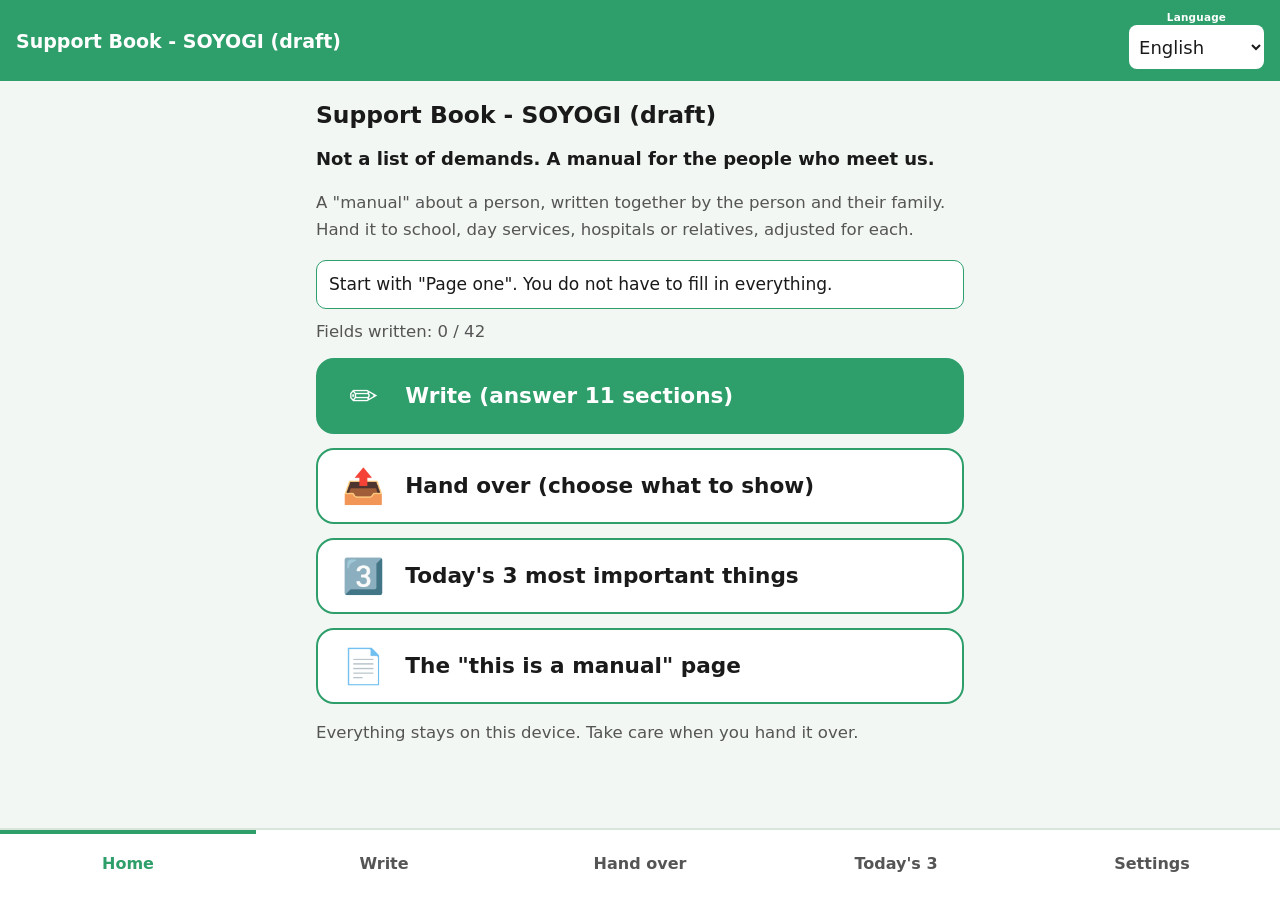
==== index.html @ 87d73acf "web v0.3.1: 本体から同期 Co-Authored-By: Claude Opus 5.5 <noreply@anthropic.com>" ====
<!DOCTYPE html>
<html lang="ja">
<head>
<meta charset="UTF-8">
<meta name="viewport" content="width=device-width, initial-scale=1, viewport-fit=cover">
<meta name="theme-color" content="#2e9e6b">
<title>そよぎ式サポートブック(仮)</title>
<meta name="description" content="家族が本人と一緒に作り、学校・預け先・医療機関に渡すサポートブック。1枚目に絶対にしないでほしいこと。端末内のみ・オフライン・登録なし。">
<link rel="manifest" href="manifest.json">
<link rel="icon" href="icons/icon-192.png">
<link rel="apple-touch-icon" href="icons/icon-192.png">
<link rel="stylesheet" href="style.css">
</head>
<body class="fs0">
<header id="hd">
  <div id="hd-title">そよぎ式サポートブック(仮)</div>
  <div id="hd-right">
    <div id="lang-wrap">
      <span class="lang-label">Language</span>
      <select id="set-lang" aria-label="Language 言語">
        <option value="ja">日本語</option>
        <option value="en">English</option>
        <option value="de">Deutsch</option>
        <option value="fr">Français</option>
        <option value="es">Español</option>
        <option value="it">Italiano</option>
        <option value="pt">Português</option>
        <option value="nl">Nederlands</option>
        <option value="sv">Svenska</option>
        <option value="ko">한국어</option>
        <option value="zh">简体中文</option>
        <option value="ar">العربية</option>
      </select>
    </div>
  </div>
</header>

<main id="main">

  <!-- ホーム(screens/home.js が描く) -->
  <section id="scr-home" class="screen" data-scr="home"></section>
  <!-- かく(節の一覧) / 節の入力 / わたす / きょうの3つ / 「説明書です」のページ -->
  <section id="scr-book" class="screen hidden" data-scr="book"></section>
  <section id="scr-sec" class="screen hidden" data-scr="sec"></section>
  <section id="scr-give" class="screen hidden" data-scr="give"></section>
  <section id="scr-three" class="screen hidden" data-scr="three"></section>
  <section id="scr-about" class="screen hidden" data-scr="about"></section>

  <!-- BUILDER: 画面を足すときは
       <section id="scr-<id>" class="screen hidden" data-scr="<id>"></section>
       を追加し、screens/<id>.js で window.SCREENS.register('<id>', { render(container, api){...} }) する。
       ナビは下の #navbar に <button id="nav-<id>" class="nav-btn" data-scr="<id>"></button> を足す(合計6個まで)。
       i18n.js の nav.<id> にラベルを入れる(ja と en の両方)。sw.js の ASSETS にも screens/<id>.js を足す。 -->

  <!-- せってい(共通シェル。文言は app.js の I18N_MAP が入れる) -->
  <section id="scr-set" class="screen hidden" data-scr="set">
    <h2 id="set-h-normal" class="sec-h"></h2>
    <div class="set-row"><span id="lbl-fs"></span><button id="btn-fs" class="set-btn"></button></div>
    <div class="set-row"><span id="lbl-theme"></span><button id="btn-theme" class="set-btn"></button></div>
    <div class="set-row"><span id="lbl-bgm"></span><button id="btn-bgm" class="set-btn"></button></div>
    <div class="set-row"><span id="lbl-sound"></span><button id="btn-sound" class="set-btn"></button></div>

    <!-- BUILDER: アプリ固有の設定行はここに足す(id は set-app-* で) -->
    <div id="set-app-rows"></div>

    <h2 id="set-h-backup" class="sec-h"></h2>
    <p id="bk-hint" class="hint"></p>
    <div class="bk-row">
      <button id="bk-export" class="set-btn"></button>
      <button id="bk-import" class="set-btn"></button>
    </div>
    <input id="bk-file" type="file" accept="application/json,.json" class="hidden">

    <p id="set-note" class="hint"></p>
    <p class="credit"><a id="link-privacy" href="privacy.html"></a></p>
    <p class="credit"><a id="about-credit" href="https://soudansoyogi.com/" target="_blank" rel="noopener"></a></p>
    <p id="about-ver" class="credit"></p>
  </section>

</main>

<nav id="navbar">
  <button id="nav-home" class="nav-btn active" data-scr="home"></button>
  <button id="nav-book" class="nav-btn" data-scr="book"></button>
  <button id="nav-give" class="nav-btn" data-scr="give"></button>
  <button id="nav-three" class="nav-btn" data-scr="three"></button>
  <button id="nav-set" class="nav-btn" data-scr="set"></button>
</nav>

<div id="toast" class="toast"></div>

<script src="audio.js"></script>
<script src="tap.js"></script>
<script src="i18n.js"></script>
<script src="photo.js"></script>
<script src="screens/router.js"></script>
<script src="screens/common.js"></script>
<script src="screens/home.js"></script>
<script src="screens/book.js"></script>
<script src="screens/sec.js"></script>
<script src="screens/give.js"></script>
<script src="screens/three.js"></script>
<script src="screens/about.js"></script>
<script src="app.js"></script>
</body>
</html>
---- style.css ----
/* そよぎ式サポートブック(仮) スタイル(そよぎアプリ・キット v1)
   ・そよぎブランド4色(明るい緑/水色/白/黒) = 4テーマ(body data-theme)
   ・シェルは縦フレックス(ヘッダー=上固定 / #main=スクロール / ナビ=下固定)。100dvh・特大文字でも下端まで届く
   ・大人の尊厳を保つ落ち着いたトーン。機能色のみ。でか文字・大ボタン(44px以上)・.pressing の沈み込み(tap.js連動)
   ・targetSdk36(エッジtoエッジ)のため上下左右に env(safe-area-inset-*)。画面の上下端に余白を持つ */
:root{
  --brand:#2e9e6b;
  --bg:#f2f7f3;
  --ink:#1a1a1a;
  --card:#ffffff;
  --line:#d7e5da;
  --sub:#555;
  --alert:#d43f3f;
  --ok:#2e9e6b;
}
body[data-theme="aqua"]{ --brand:#2b8fb5; --bg:#eff7fa; --line:#cfe5ee; }
body[data-theme="white"]{ --brand:#3d8a63; --bg:#ffffff; --card:#f7f9f8; --line:#e2e6e4; }
body[data-theme="dark"]{
  --brand:#43c08a; --bg:#191d1b; --card:#242a27; --ink:#f2f2f2; --line:#3a423e; --sub:#b5bdb8;
}

*{ box-sizing:border-box; -webkit-tap-highlight-color:transparent; }
html,body{ margin:0; }
body{
  font-family:"Hiragino Sans","Yu Gothic UI","Noto Sans JP",system-ui,sans-serif;
  background:var(--bg); color:var(--ink);
  line-height:1.6;
  height:100vh; height:100dvh;
  display:flex; flex-direction:column;
  overflow:hidden;
  -webkit-touch-callout:none;
}
body.fs0{ font-size:18px; }
body.fs1{ font-size:21px; }
body.fs2{ font-size:25px; }

/* ======== ヘッダー(chromeは固定19px=fs2でも肥大させない) ======== */
header#hd{
  background:var(--brand); color:#fff;
  padding:calc(12px + env(safe-area-inset-top)) max(16px, env(safe-area-inset-right)) 12px max(16px, env(safe-area-inset-left));
  font-weight:700; font-size:19px;
  display:flex; align-items:center; justify-content:space-between; gap:14px;
  flex-shrink:0; overflow:hidden;
  min-height:calc(72px + env(safe-area-inset-top));
}
#hd-title{ flex:1; min-width:2.5em; overflow:hidden; text-overflow:ellipsis; white-space:nowrap; }
#hd-right{ display:flex; align-items:flex-end; gap:14px; flex-shrink:0; }
#lang-wrap{ display:flex; flex-direction:column; align-items:center; gap:3px; flex-shrink:0; }
.lang-label{ font-size:.55em; font-weight:700; color:#fff; line-height:1; letter-spacing:.02em; }
#hd #set-lang{
  min-height:44px; font-size:.95em; font-family:inherit;
  border:none; border-radius:8px; padding:2px 6px;
  background:#fff; color:#1a1a1a;
}
.hd-btn{
  min-height:44px; min-width:44px; padding:0 10px;
  border:none; border-radius:8px; background:rgba(255,255,255,.22); color:#fff;
  font-size:1em; font-family:inherit; font-weight:700;
}

/* ======== 本文(ここだけスクロール) ======== */
#main{
  flex:1 1 auto; min-height:0; overflow-y:auto;
  -webkit-overflow-scrolling:touch;
  width:100%; max-width:680px; margin:0 auto;
  padding:16px max(16px, env(safe-area-inset-right)) 24px max(16px, env(safe-area-inset-left));
}
.screen.hidden, .hidden, [hidden]{ display:none !important; }
.scr-title{ font-size:1.3em; margin:0 0 10px; }
.sec-h{ font-size:1.05em; margin:24px 0 8px; }
.hint{ color:var(--sub); font-size:.92em; }
.note{
  background:var(--card); border:1.5px solid var(--brand); border-radius:10px;
  padding:10px 12px; color:var(--ink); font-size:.95em; margin:0 0 10px;
}
.tagline{ font-weight:700; margin:4px 0 14px; }

/* ======== 共通部品 ======== */
.big-btn{
  display:flex; align-items:center; gap:16px; width:100%; font-size:1em;
  min-height:76px; padding:14px 20px; margin:0 0 14px;
  border:2px solid var(--brand); background:var(--card); color:var(--ink);
  border-radius:18px; font-family:inherit; text-align:left;
}
.big-btn .ico{ font-size:1.9em; line-height:1; flex:none; width:1.5em; text-align:center; }
.big-btn .lbl{ font-size:1.2em; font-weight:700; }
.big-btn.primary{ background:var(--brand); color:#fff; }
.big-btn.alert{ border-color:var(--alert); }
.big-btn.huge{ min-height:40vh; min-height:40dvh; justify-content:center; text-align:center; font-size:1.3em; }
.grid2{ display:grid; grid-template-columns:1fr 1fr; gap:12px; }
.grid2 .big-btn{ flex-direction:column; justify-content:center; text-align:center; margin:0; min-height:120px; }
.card{
  background:var(--card); border:2px solid var(--line); border-radius:16px;
  padding:12px 14px; margin:0 0 12px;
}
.card.tappable{ border-color:var(--brand); }
.row{ display:flex; align-items:center; gap:10px; }
.row.between{ justify-content:space-between; }
.btn{
  min-height:52px; min-width:52px; padding:0 18px;
  display:inline-flex; align-items:center; justify-content:center; gap:8px;
  border:2px solid var(--line); background:var(--card); color:var(--ink);
  border-radius:14px; font-family:inherit; font-size:1em; font-weight:700;
}
.btn.primary{ border-color:var(--brand); background:var(--brand); color:#fff; }
.btn.danger{ border-color:#cc3b30; color:#cc3b30; }
body[data-theme="dark"] .btn.danger{ border-color:#ef9a9a; color:#ef9a9a; }
.btn.wide{ width:100%; }
.btn-row{ display:flex; gap:10px; flex-wrap:wrap; margin:10px 0; }
.btn-row .btn{ flex:1; }
.field{ margin:12px 0; }
.field label{ display:block; font-weight:700; margin:0 0 4px; }
.field input[type="text"], .field input[type="number"], .field input[type="date"], .field input[type="time"], .field textarea, .field select{
  width:100%; font-size:1em; font-family:inherit;
  padding:10px; border:2px solid var(--line); border-radius:10px;
  background:var(--card); color:var(--ink);
}
.field textarea{ resize:vertical; min-height:2.6em; }
.list{ margin:0; padding:0; list-style:none; }
.list li{
  background:var(--card); border:2px solid var(--line); border-radius:12px;
  padding:10px 12px; margin:0 0 8px; min-height:52px;
  display:flex; align-items:center; gap:10px;
}
.list li .grow{ flex:1; min-width:0; overflow-wrap:anywhere; }
.chips{ display:flex; flex-wrap:wrap; gap:8px; }
.chip{
  min-height:44px; padding:6px 14px; border-radius:999px;
  border:2px solid var(--line); background:var(--card); color:var(--ink);
  font-family:inherit; font-size:.95em; font-weight:700;
}
.chip.on{ border-color:var(--brand); background:var(--brand); color:#fff; }
.empty{ color:var(--sub); text-align:center; padding:20px 8px; }
.photo-thumb{ width:64px; height:64px; object-fit:cover; border-radius:10px; background:var(--bg); flex:none; }
.photo-big{ width:100%; max-width:min(90vw,420px); aspect-ratio:1/1; object-fit:contain; border-radius:16px; background:var(--card); border:2px solid var(--line); display:block; margin:0 auto; }

/* ======== でか文字・見せる(全画面) ======== */
.ov{
  position:fixed; inset:0; z-index:300; background:var(--bg); color:var(--ink);
  overflow-y:auto; -webkit-overflow-scrolling:touch;
  padding:calc(20px + env(safe-area-inset-top)) max(16px, env(safe-area-inset-right))
          calc(96px + env(safe-area-inset-bottom)) max(16px, env(safe-area-inset-left));
}
.ov.show-white{ background:#fff; color:#1a1a1a; }
.ov.show-black{ background:#000; color:#fff; }
.ov-close{
  position:fixed; min-height:64px; z-index:301;
  bottom:calc(16px + env(safe-area-inset-bottom));
  left:max(16px, env(safe-area-inset-left)); right:max(16px, env(safe-area-inset-right));
  background:var(--brand); color:#fff; border:none; border-radius:12px;
  font-size:1.2em; font-weight:700; font-family:inherit;
}
.show-head{ font-size:1.3em; font-weight:800; border:3px solid var(--brand); border-radius:12px; padding:12px; text-align:center; }
.show-block{ margin-top:18px; }
.show-label{ font-size:.9em; color:var(--sub); font-weight:700; }
.show-value{ font-size:1.9em; font-weight:800; line-height:1.35; background:var(--card); border-radius:10px; padding:10px 12px; overflow-wrap:anywhere; }
.step-text{ font-size:2em; font-weight:800; line-height:1.4; text-align:center; margin:12vh 0 24px; overflow-wrap:anywhere; }
.call-btn{
  display:block; margin-top:10px; min-height:64px; line-height:64px;
  background:#2e9e6b; color:#fff; text-align:center;
  font-size:1.3em; font-weight:800; border-radius:12px; text-decoration:none;
}

/* ======== せってい ======== */
.set-row{
  display:flex; justify-content:space-between; align-items:center;
  min-height:56px; gap:12px; border-bottom:1px solid var(--line);
}
.set-btn{
  min-width:120px; min-height:48px; font-size:1em; font-family:inherit;
  border:2px solid var(--brand); background:var(--card); color:var(--ink);
  border-radius:10px;
}
select{ min-height:48px; font-size:1em; font-family:inherit; }
.bk-row{ display:flex; gap:12px; }
.bk-row .set-btn{ flex:1; }
input[type="file"].hidden{ display:none; }
.credit{ color:var(--sub); margin-top:20px; text-align:center; }
.credit a{ color:var(--brand); text-decoration:underline; display:inline-block; padding:8px 4px; }

/* ======== ナビ(下固定・最大6) ======== */
#navbar{
  flex-shrink:0; display:flex;
  background:var(--card); border-top:2px solid var(--line);
  padding-bottom:max(6px, env(safe-area-inset-bottom));
  padding-left:env(safe-area-inset-left); padding-right:env(safe-area-inset-right);
}
.nav-btn{
  flex:1; min-height:64px; min-width:44px; border:none; background:none;
  font-size:clamp(12px, 3.6vw, 16px); line-height:1.25; word-break:keep-all; font-weight:700; font-family:inherit; color:var(--sub);
  border-top:4px solid transparent; padding:4px 2px;
}
.nav-btn.active{ color:var(--brand); border-top-color:var(--brand); }
.nav-btn.hidden{ display:none; }

/* tap.js の押下フィードバック */
.pressing{ transform:scale(.97); filter:brightness(.92); }

/* トースト */
.toast{
  position:fixed; bottom:calc(96px + env(safe-area-inset-bottom)); left:50%; transform:translateX(-50%);
  background:#333; color:#fff; padding:10px 18px; border-radius:999px;
  opacity:0; transition:opacity .25s; pointer-events:none; z-index:400; max-width:88%; width:max-content;
}
.toast.show{ opacity:1; }

/* ======== 写真の取り込みとトリミング(photo.js) ======== */
.photo-ov{
  position:fixed; inset:0; z-index:350; background:var(--bg); color:var(--ink);
  display:flex; flex-direction:column; align-items:center; overflow-y:auto;
  padding:calc(20px + env(safe-area-inset-top)) 16px calc(24px + env(safe-area-inset-bottom));
}
.photo-ov-title{ font-size:1.18em; font-weight:700; margin:0 0 6px; text-align:center; }
.photo-ov-hint{ color:var(--sub); font-size:.92em; text-align:center; margin:0 0 14px; max-width:22em; }
.photo-crop-canvas{
  width:min(80vw,300px); height:min(80vw,300px); max-width:300px; max-height:300px;
  border-radius:12px; border:2px solid var(--brand); background:#000; touch-action:none; display:block;
}
.photo-dpad{ display:grid; grid-template-columns:repeat(3,52px); grid-template-rows:repeat(3,52px); gap:6px; margin:14px 0 6px; justify-content:center; }
.photo-nudge{ min-width:52px; min-height:52px; border:2px solid var(--line); background:var(--card); color:var(--ink); border-radius:12px; font-size:1.2em; font-family:inherit; }
.photo-nudge.spacer{ border:none; background:none; }
.photo-zoom-row{ display:flex; align-items:center; gap:10px; width:100%; max-width:340px; margin:8px 0 2px; }
.photo-zoom-row input[type="range"]{ flex:1; min-height:44px; accent-color:var(--brand); }
.photo-row{ display:flex; gap:12px; justify-content:center; flex-wrap:wrap; width:100%; max-width:420px; margin-top:12px; }
.photo-file{ display:none; }

/* ======== サポートブック固有(screens/*.js が使う) ======== */
.sb-sec-btn .sb-sec-text{ display:flex; flex-direction:column; gap:2px; min-width:0; }
.sb-sec-btn .cnt{ font-size:.85em; color:var(--sub); font-weight:700; }
.sb-mini-label{ font-size:.85em; color:var(--sub); font-weight:700; margin-top:6px; }
.sb-pre{ white-space:pre-wrap; overflow-wrap:anywhere; }
.sb-first-card{ border-color:var(--alert); }
.sb-hint{ white-space:pre-wrap; }
.sb-q textarea{ min-height:4.2em; }
.sb-presets .chip, .sb-outsecs .chip{ flex:1 1 auto; }
.sb-presets{ margin:6px 0 4px; }
.sb-caution{ margin-top:14px; }
.sb-progress{ margin:0 0 12px; }
.sb-about p{ margin:0 0 12px; }
.sb-about-head{ font-weight:800; font-size:1.15em; }
.show-sec{ font-size:1.15em; font-weight:800; margin:22px 0 6px; border-left:6px solid var(--brand); padding-left:10px; }
.show-first{ border:3px solid var(--alert); border-radius:12px; padding:12px; margin-top:16px; }
.show-first .show-sec{ border-left-color:var(--alert); margin-top:0; }
.show-first .show-value{ font-size:1.6em; }
.show-para{ font-size:1.05em; line-height:1.7; white-space:pre-wrap; }
.sb-lead{ margin:14px 0 0; }
.sb-footer{ margin-top:26px; border-top:2px solid var(--line); padding-top:12px; }
.sb-by{ margin-top:6px; }
.three-big{
  display:flex; align-items:center; gap:14px;
  font-size:1.7em; font-weight:800; line-height:1.4;
  border:3px solid var(--brand); border-radius:14px; padding:14px; margin:14px 0; overflow-wrap:anywhere;
}
.three-num{ flex:none; display:inline-flex; align-items:center; justify-content:center; width:1.6em; height:1.6em; border-radius:50%; background:var(--brand); color:#fff; font-size:.85em; }

/* 印刷: 見せる画面(.ov)の本文だけを紙に出す */
@media print{
  header#hd, #navbar, #main, .toast, .ov-close, .photo-ov{ display:none !important; }
  html, body{ height:auto; overflow:visible; display:block; background:#fff; color:#000; }
  .ov{ position:static; inset:auto; overflow:visible; padding:0; background:#fff; color:#000; }
  .show-head, .show-value, .show-first, .three-big{ background:#fff; color:#000; border-color:#000; }
  .show-sec{ border-left-color:#000; }
  .show-label, .hint, .show-para{ color:#000; }
}
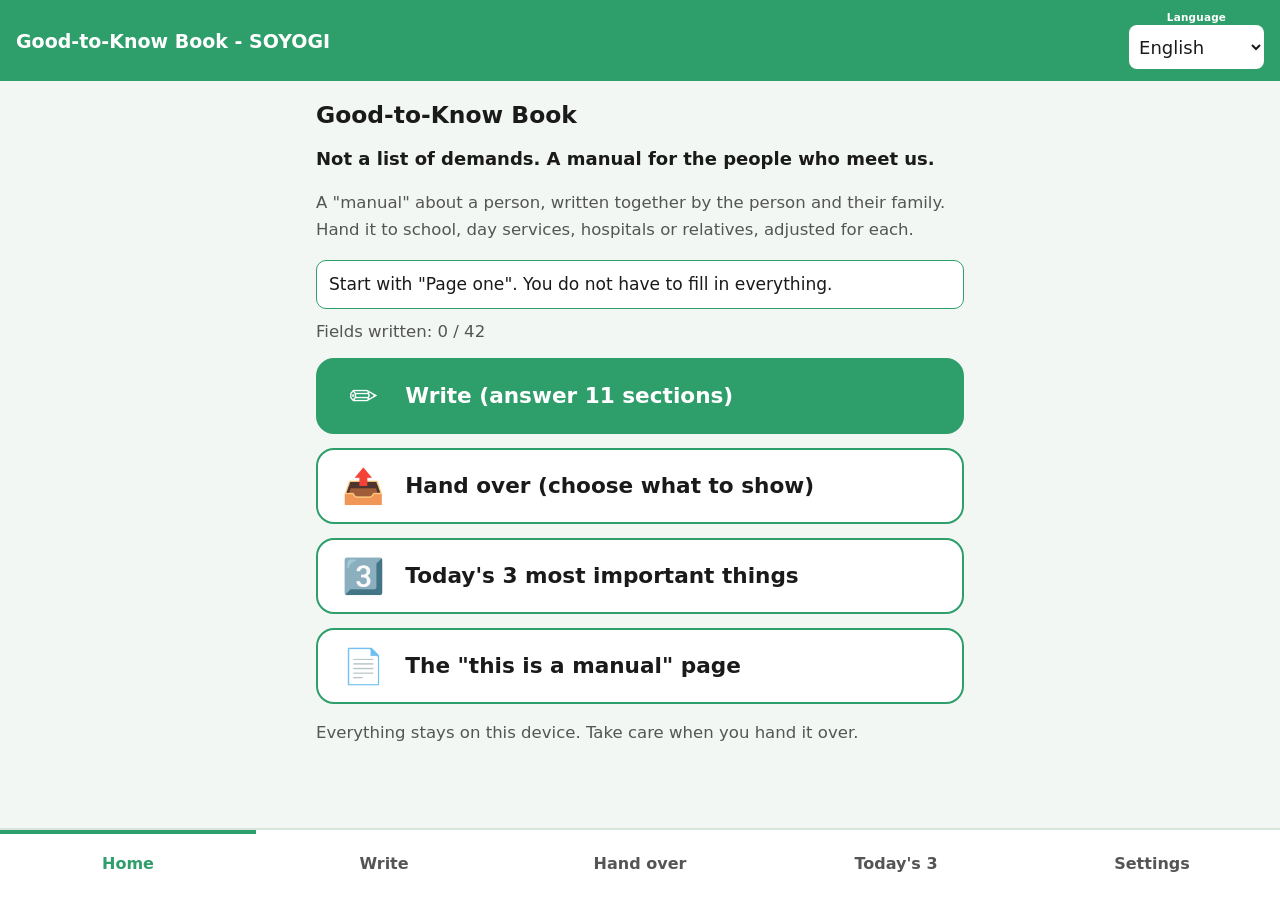
==== commit 54d8cac9: "web v0.4.0: 本体から同期 Co-Authored-By: Claude Opus 5.5 <noreply@anthropic.com>" ====
--- a/index.html
+++ b/index.html
@@ -4,7 +4,7 @@
 <meta charset="UTF-8">
 <meta name="viewport" content="width=device-width, initial-scale=1, viewport-fit=cover">
 <meta name="theme-color" content="#2e9e6b">
-<title>そよぎ式サポートブック(仮)</title>
+<title>知って欲しい事ブック・そよぎ</title>
 <meta name="description" content="家族が本人と一緒に作り、学校・預け先・医療機関に渡すサポートブック。1枚目に絶対にしないでほしいこと。端末内のみ・オフライン・登録なし。">
 <link rel="manifest" href="manifest.json">
 <link rel="icon" href="icons/icon-192.png">
@@ -13,7 +13,7 @@
 </head>
 <body class="fs0">
 <header id="hd">
-  <div id="hd-title">そよぎ式サポートブック(仮)</div>
+  <div id="hd-title">知って欲しい事ブック・そよぎ</div>
   <div id="hd-right">
     <div id="lang-wrap">
       <span class="lang-label">Language</span>
--- a/style.css
+++ b/style.css
@@ -1,4 +1,4 @@
-/* そよぎ式サポートブック(仮) スタイル(そよぎアプリ・キット v1)
+/* 知って欲しい事ブック・そよぎ スタイル(そよぎアプリ・キット v1)
    ・そよぎブランド4色(明るい緑/水色/白/黒) = 4テーマ(body data-theme)
    ・シェルは縦フレックス(ヘッダー=上固定 / #main=スクロール / ナビ=下固定)。100dvh・特大文字でも下端まで届く
    ・大人の尊厳を保つ落ち着いたトーン。機能色のみ。でか文字・大ボタン(44px以上)・.pressing の沈み込み(tap.js連動)
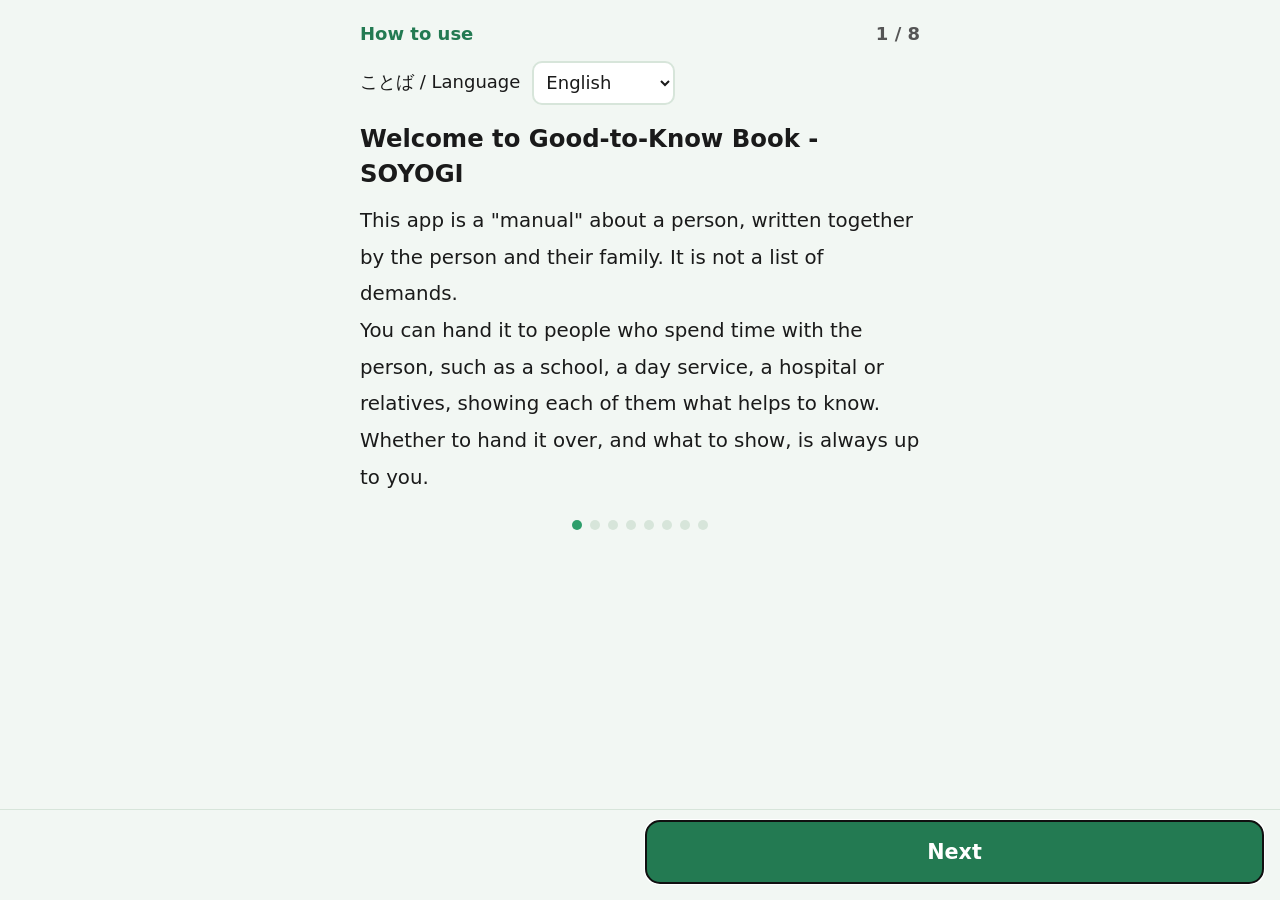
==== commit d9ea790c: "web v0.4.7: 本体から同期 Co-Authored-By: Claude Opus 5.5 <noreply@anthropic.com>" ====
--- a/index.html
+++ b/index.html
@@ -63,6 +63,9 @@
     <!-- BUILDER: アプリ固有の設定行はここに足す(id は set-app-* で) -->
     <div id="set-app-rows"></div>
 
+    <!-- はじめての つかいかた を もう一度(app.js openGuide・GUIDE_AGAIN=false なら隠す) -->
+    <div id="set-guide-row" class="set-row"><span id="lbl-guide"></span><button id="btn-guide" class="set-btn"></button></div>
+
     <h2 id="set-h-backup" class="sec-h"></h2>
     <p id="bk-hint" class="hint"></p>
     <div class="bk-row">
--- a/style.css
+++ b/style.css
@@ -196,6 +196,17 @@
 /* tap.js の押下フィードバック */
 .pressing{ transform:scale(.97); filter:brightness(.92); }
 
+/* アプリの中の確かめの窓(app.js askBox・Play版だけ・2026-09-29)。重ねた画面・写真の切りとりより上、トーストより下 */
+.ov.ask-ov{
+  z-index:360; background:rgba(0,0,0,.55); display:flex; align-items:center; justify-content:center;
+  padding:calc(16px + env(safe-area-inset-top)) max(16px, env(safe-area-inset-right))
+          calc(16px + env(safe-area-inset-bottom)) max(16px, env(safe-area-inset-left));
+}
+.ask-box{ background:var(--card); color:var(--ink); border:2px solid var(--line); border-radius:16px; padding:20px 16px 16px; width:min(100%, 460px); max-height:100%; overflow-y:auto; }
+.ask-msg{ font-size:1.15em; font-weight:700; line-height:1.55; margin:0 0 18px; word-break:keep-all; overflow-wrap:anywhere; white-space:pre-wrap; }   /* 分かち書きの空白で折る(語の途中で切らない) */
+.ask-row{ display:flex; flex-wrap:wrap; gap:10px; }
+.ask-row .btn{ flex:1 1 7em; min-height:56px; font-size:1.1em; }
+
 /* トースト */
 .toast{
   position:fixed; bottom:calc(96px + env(safe-area-inset-bottom)); left:50%; transform:translateX(-50%);
@@ -225,7 +236,15 @@
 .photo-file{ display:none; }
 
 /* ======== サポートブック固有(screens/*.js が使う) ======== */
-.sb-sec-btn .sb-sec-text{ display:flex; flex-direction:column; gap:2px; min-width:0; }
+/* くろ(dark)テーマ: ブランド色の地の上の文字は濃い色に(白だと 2.3:1 しかない。濃い色で 7:1)。ブランド色そのものは変えない */
+body[data-theme="dark"] header#hd, body[data-theme="dark"] .lang-label,
+body[data-theme="dark"] .big-btn.primary, body[data-theme="dark"] .btn.primary, body[data-theme="dark"] .chip.on,
+body[data-theme="dark"] .ov-close, body[data-theme="dark"] .three-num{ color:#10231a; }
+/* 大ボタンの文字: 一語が長い言語(nl/en/fr/it/sv)で 幅がせまく字が大きいとき、枠の外へ出さずに折り返す */
+.big-btn .lbl{ min-width:0; overflow-wrap:break-word; hyphens:auto; }
+/* 押せない まえ/つぎ は うすく(押せるほうと見分ける) */
+.btn:disabled{ opacity:.35; }
+.sb-sec-btn .sb-sec-text{ display:flex; flex-direction:column; gap:2px; flex:1; min-width:0; }
 .sb-sec-btn .cnt{ font-size:.85em; color:var(--sub); font-weight:700; }
 .sb-mini-label{ font-size:.85em; color:var(--sub); font-weight:700; margin-top:6px; }
 .sb-pre{ white-space:pre-wrap; overflow-wrap:anywhere; }
@@ -239,6 +258,8 @@
 .sb-about p{ margin:0 0 12px; }
 .sb-about-head{ font-weight:800; font-size:1.15em; }
 .show-sec{ font-size:1.15em; font-weight:800; margin:22px 0 6px; border-left:6px solid var(--brand); padding-left:10px; }
+/* 空白の無い長い呼び名・見出しでも 枠の右で切れない(印刷も同じ) */
+.show-head, .show-sec, .show-label{ overflow-wrap:anywhere; }
 .show-first{ border:3px solid var(--alert); border-radius:12px; padding:12px; margin-top:16px; }
 .show-first .show-sec{ border-left-color:var(--alert); margin-top:0; }
 .show-first .show-value{ font-size:1.6em; }
@@ -252,6 +273,17 @@
   border:3px solid var(--brand); border-radius:14px; padding:14px; margin:14px 0; overflow-wrap:anywhere;
 }
 .three-num{ flex:none; display:inline-flex; align-items:center; justify-content:center; width:1.6em; height:1.6em; border-radius:50%; background:var(--brand); color:#fff; font-size:.85em; }
+/* 文字用の緑(--brand-ink): 白い字を載せる緑の地と、緑そのものを文字色に使う所は 濃い緑にする(明るい3テーマで 4.5:1 以上)。
+   枠・線・飾りは --brand のまま。くろ は緑の地に濃い色の字(上の #10231a)なので --brand と同じ。
+   あわせて 記入例(placeholder)の字の色も どのテーマでも 4.5:1 以上に(ブラウザ既定の #757575 は しろ 4.36・くろ 3.18 だった) */
+:root{ --brand-ink:#237a52; --ph:#6e6e6e; }
+body[data-theme="aqua"]{ --brand-ink:#1f6f8f; }
+body[data-theme="white"]{ --brand-ink:#237a52; }
+body[data-theme="dark"]{ --brand-ink:var(--brand); --ph:#9a9a9a; }
+header#hd, .big-btn.primary, .btn.primary, .chip.on, .ov-close, .three-num{ background:var(--brand-ink); }
+.big-btn.primary, .btn.primary, .chip.on{ border-color:var(--brand-ink); } /* 塗りの縁も地と同じ色に(明るい緑の細い輪を出さない・8本でそろえる) */
+.nav-btn.active, .credit a{ color:var(--brand-ink); }
+.field textarea::placeholder, .field input::placeholder{ color:var(--ph); opacity:1; }
 
 /* 印刷: 見せる画面(.ov)の本文だけを紙に出す */
 @media print{
@@ -262,3 +294,24 @@
   .show-sec{ border-left-color:#000; }
   .show-label, .hint, .show-para{ color:#000; }
 }
+
+/* はじめての つかいかた(app.js openGuide・2026-09-30)。🔴この節はファイルの最後に置く(patch_guide.js がここから最後までを写す)。
+   ほかの重ねた画面より上・確かめの窓より下。ボタンは下に固定した帯(地の色つき=長いページでも本文が透けない) */
+.ov.guide-ov{ z-index:350; padding-bottom:calc(128px + env(safe-area-inset-bottom)); }
+.guide-box{ width:min(100%, 560px); margin:0 auto; }
+.guide-top{ display:flex; justify-content:space-between; align-items:baseline; gap:12px; }
+.guide-title{ margin:0; font-weight:800; color:var(--brand-ink, var(--brand)); }
+.guide-step{ margin:0; color:var(--sub); font-weight:700; white-space:nowrap; unicode-bidi:isolate; }   /* 向きは app.js が dir で決める(ar で「8 / 1」にしない) */
+.guide-lang{ display:flex; align-items:center; flex-wrap:wrap; gap:8px 12px; margin:12px 0 0; }
+.guide-lang select{ min-height:44px; font-size:1em; font-family:inherit; border:2px solid var(--line); border-radius:10px; background:var(--card); color:var(--ink); padding:2px 8px; }
+.guide-h{ font-size:1.35em; line-height:1.45; margin:16px 0 12px; word-break:keep-all; overflow-wrap:anywhere; }
+.guide-p{ font-size:1.1em; line-height:1.85; margin:0; white-space:pre-line; word-break:keep-all; overflow-wrap:anywhere; }
+.guide-dots{ display:flex; justify-content:center; flex-wrap:wrap; gap:8px; margin:24px 0 0; }
+.guide-dot{ width:10px; height:10px; border-radius:50%; background:var(--line); }
+.guide-dot.on{ background:var(--brand); }
+.guide-row{
+  position:fixed; z-index:351; display:flex; gap:10px; left:0; right:0; bottom:0;
+  padding:10px max(16px, env(safe-area-inset-right)) calc(16px + env(safe-area-inset-bottom)) max(16px, env(safe-area-inset-left));
+  background:var(--bg); border-top:1px solid var(--line);
+}
+.guide-row .btn{ flex:1 1 0; min-width:0; min-height:64px; font-size:1.15em; }
